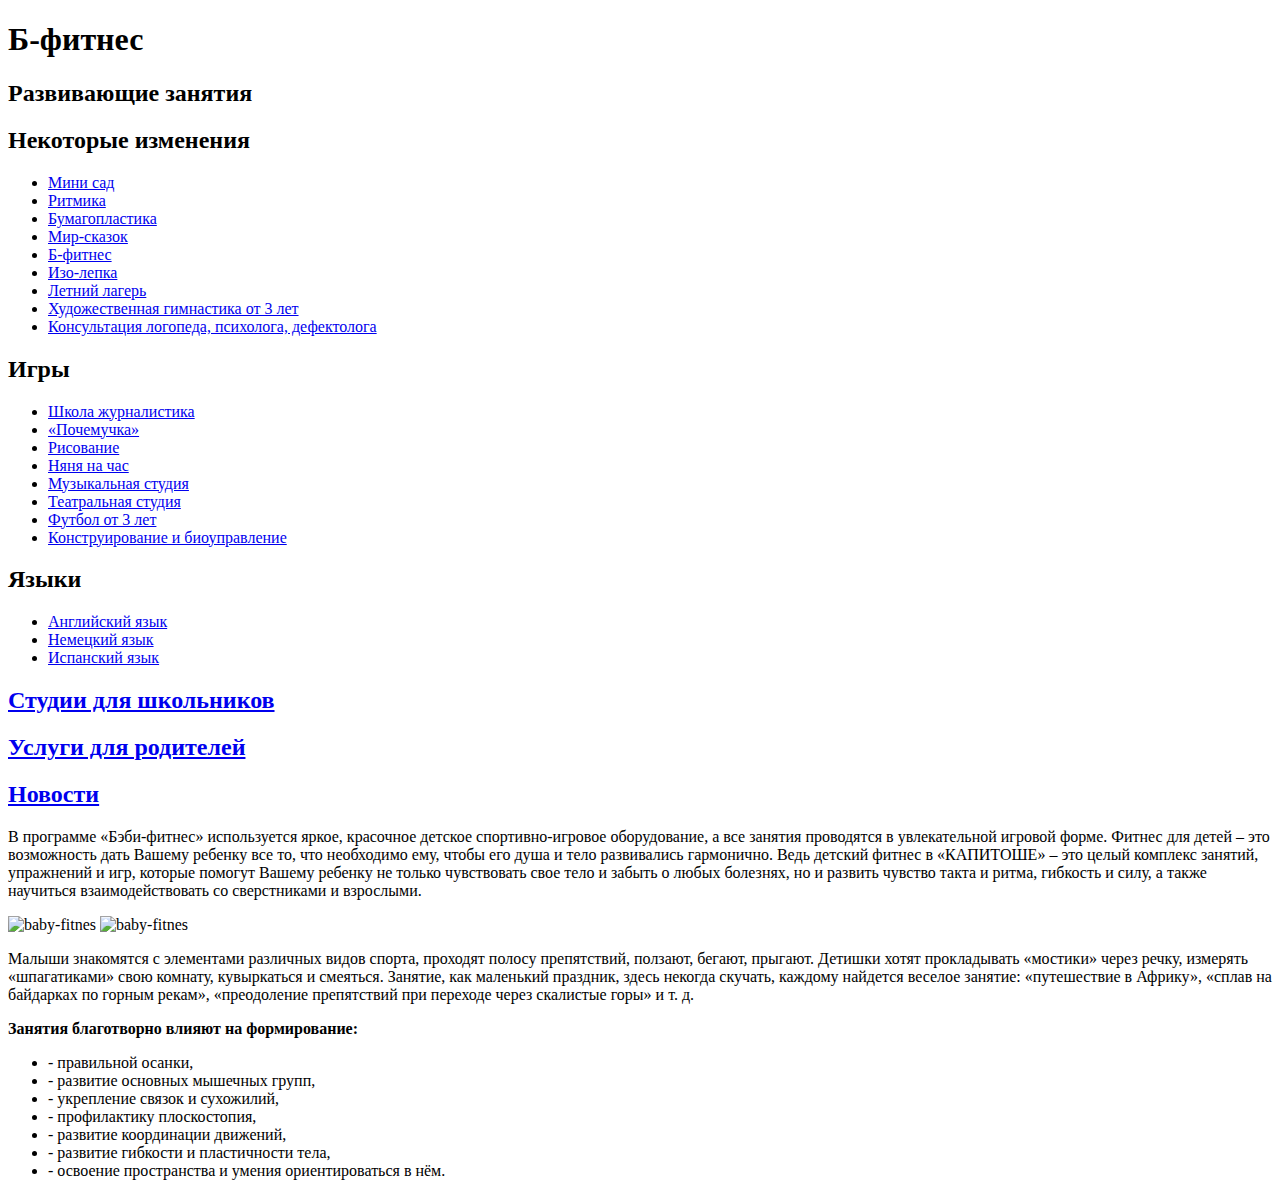
==== index.html @ 1299f22a "First Commit" ====
<!DOCTYPE html>

<html>
    <head>
        <title>Главная</title>
        <meta charset="utf-8">
        <meta name="viewport" content="width=device-width, initial-scale=1.0">
        <link rel="stylesheet" type="text/css" href="assets/css/main.css">       
        <script src="assets/js/jquery-1.11.3.min.js"></script>
        <script src="assets/js/menu.js"></script>
    </head>
    <body>
        <div class="main_container"> 
            <div class="headline">
                <div class="deco_l"></div>
                <h1>Б-фитнес</h1>
                <div class="deco_r"></div>
            </div>          
            <div class="sidebar_nav">                         
                <div class="box">
                    <h2 class="slide">Развивающие занятия</h2>
                    <h2>Некоторые изменения</h2>
                        <ul class="menu_list">                                
                            <li><a href="#">Мини сад</a></li>
                            <li><a href="#">Ритмика</a></li>
                            <li><a href="#">Бумагопластика</a></li>
                            <li><a href="#">Мир-сказок</a></li>
                            <li><a href="#">Б-фитнес</a></li>
                            <li><a href="#">Изо-лепка</a></li>
                            <li><a href="#">Летний лагерь</a></li>
                            <li><a href="#">Художественная гимнастика от 3 лет</a></li>
                            <li><a href="#">Консультация логопеда, психолога, дефектолога</a></li>
                        </ul>
                </div>
                <div class="box">
                    <h2 class="slide">Игры</h2>                    
                        <ul class="menu_list">                                
                            <li><a href="#">Школа журналистика</a></li>
                            <li><a href="#">«Почемучка»</a></li>
                            <li><a href="#">Рисование</a></li>
                            <li><a href="#">Няня на час</a></li>
                            <li><a href="#">Музыкальная студия</a></li>
                            <li><a href="#">Театральная студия</a></li>
                            <li><a href="#">Футбол от 3 лет</a></li>
                            <li><a href="#">Конструирование и биоуправление</a></li>                              
                        </ul>                    
                </div>
                <div class="box">
                    <h2 class="slide">Языки</h2>                   
                        <ul class="menu_list">                                                        
                            <li><a href="#">Английский язык</a></li>
                            <li><a href="#">Немецкий язык</a></li>
                            <li><a href="#">Испанский язык</a></li>
                        </ul>                   
                </div>
                <div class="box">
                    <a href="#"><h2>Студии для школьников</h2></a> 
                </div>
                <div class="box">
                    <a href="#"><h2>Услуги для родителей</h2></a> 
                </div>
                <div class="box">
                   <a href="news.html"><h2>Новости</h2></a> 
                </div>                        
            </div>              
            <div class="content">
                <p>
                    В программе «Бэби-фитнес» используется яркое, красочное детское 
                    спортивно-игровое оборудование, а все занятия проводятся в 
                    увлекательной игровой форме.
                    Фитнес для детей &ndash; это возможность дать Вашему ребенку все то, 
                    что необходимо ему, чтобы его душа и тело развивались гармонично.
                    Ведь детский фитнес в «КАПИТОШЕ» &ndash; это целый комплекс занятий,
                    упражнений и игр, которые помогут Вашему ребенку не только чувствовать 
                    свое тело и забыть о любых болезнях, но и развить чувство такта и ритма,
                    гибкость и силу, а также научиться взаимодействовать со сверстниками 
                    и взрослыми.
                </p>
                <img src="assets/images/cont_img_l.jpg" alt="baby-fitnes">
                <img src="assets/images/cont_img_r.jpg" alt="baby-fitnes">
                <p>
                    Малыши знакомятся с элементами различных видов спорта, проходят 
                    полосу препятствий, ползают, бегают, прыгают. Детишки хотят
                    прокладывать «мостики» через речку, измерять «шпагатиками» свою 
                    комнату, кувыркаться и смеяться. Занятие, как маленький праздник, 
                    здесь некогда скучать, каждому найдется веселое занятие: «путешествие
                    в Африку», «сплав на байдарках по горным рекам», «преодоление препятствий 
                    при переходе через скалистые горы» и т. д.
                </p>
                <p><b>Занятия благотворно влияют на формирование:</b></p>
                <ul>                    
                    <li>- правильной осанки,</li>
                    <li>- развитие основных мышечных групп,</li>
                    <li>- укрепление связок и сухожилий,</li>
                    <li>- профилактику плоскостопия,</li>
                    <li>- развитие координации движений,</li>
                    <li>- развитие гибкости и пластичности тела,</li>
                    <li>- освоение пространства и умения ориентироваться в нём.</li>
                </ul>
            </div>            
        </div>     
    </body>
</html>
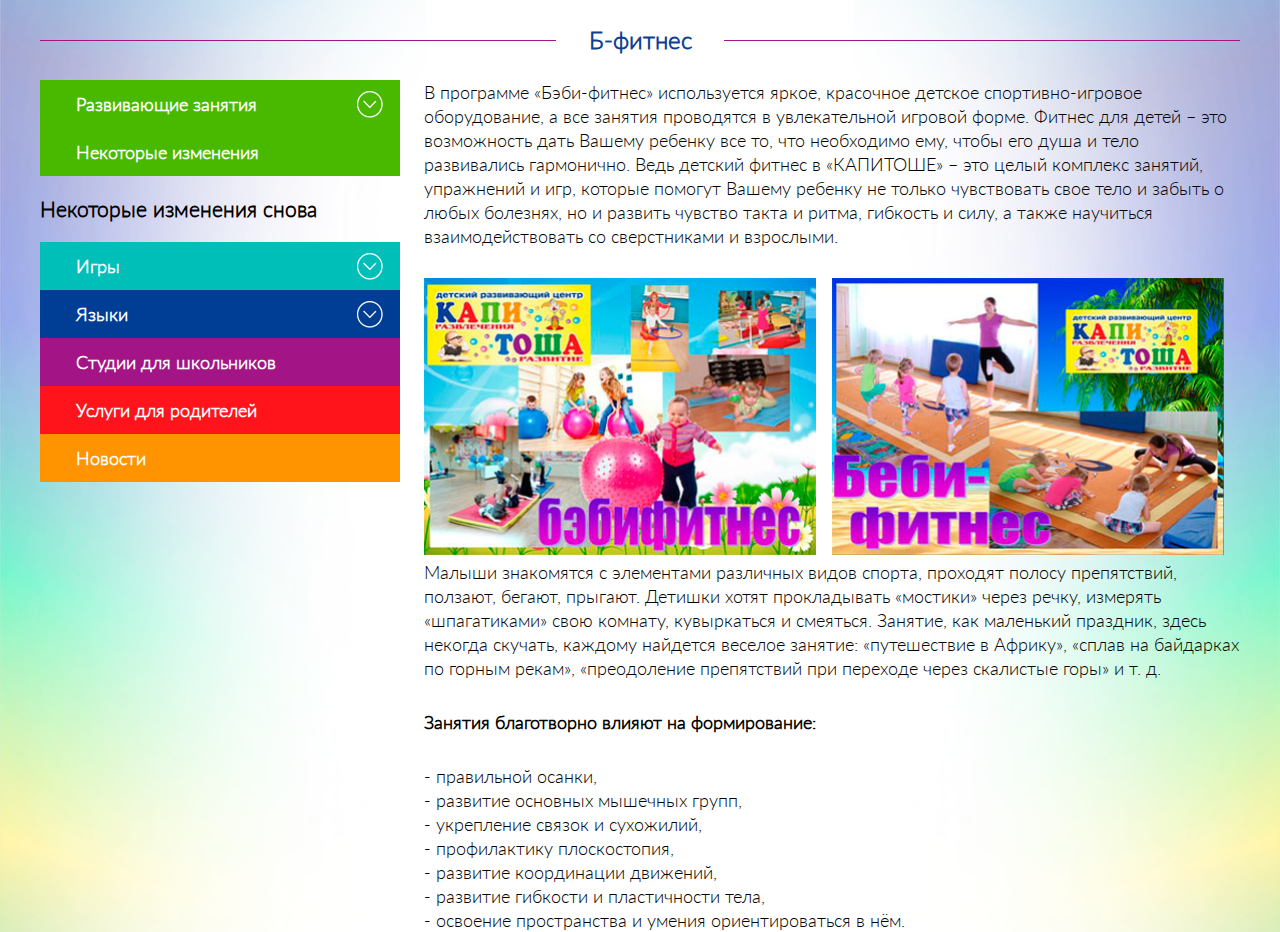
==== commit 04555c0a: "Second commit" ====
--- a/index.html
+++ b/index.html
@@ -20,6 +20,7 @@
                 <div class="box">
                     <h2 class="slide">Развивающие занятия</h2>
                     <h2>Некоторые изменения</h2>
+                    <h3>Некоторые изменения снова</h3>
                         <ul class="menu_list">                                
                             <li><a href="#">Мини сад</a></li>
                             <li><a href="#">Ритмика</a></li>
--- a/assets/css/main.css
+++ b/assets/css/main.css
@@ -0,0 +1,519 @@
+/*-----------------------------STYLES FOR SERVICE--------------------------------------------------------*/
+
+/*--------------main properties------------------------------*/
+
+@font-face {
+    font-family: Lato;
+    src: url("../fonts/Lato-Light.ttf");
+}
+body {
+    margin: 0;	     
+    background: url("../images/bg.png") no-repeat center center;  
+    background-size: cover;
+    background-size: 100% 100%;
+    color: #000;
+    font-size: 18px;
+    line-height: 24px;    
+    font-family: 'Lato', sans-serif;
+}
+li {
+    list-style-type: none;
+}
+a {
+    text-decoration: none;
+    color: #000;
+} 
+ul {
+    margin: 0;
+    padding: 0;
+}
+
+/*-----------end of main properties----------------------------*/
+
+/*----------------main container-------------------------------*/
+.main_container {
+    position: relative;
+    margin: 0 auto;   
+    padding: 0;    
+    display: table;    
+    width: 1200px;
+}
+.main_container h1 {    
+    color: #0d4093;    
+    text-align: center;    
+    font-size: 1.34em;
+    line-height: 48px; 
+}
+/*------------end of main container----------------------------*/
+
+
+/*------------------headline-----------------------------------*/
+
+.deco_l, .deco_r {
+    position: absolute;
+    top: 40px; 
+    width: 43%;
+    height: 1px;
+    background: #a31586;
+}
+.deco_r { 
+    right: 0;
+    float: right;
+}
+
+/*--------------end of headline--------------------------------*/
+
+/*------------sidebar navigation-------------------------------*/
+
+.sidebar_nav {
+    float: left;
+    width: 30%;
+    clear: both;   
+    margin-right: 2%;   
+}
+.sidebar_nav h2 {    
+    margin: 0;      
+    font-size: 1em;
+    line-height: 48px;    
+    color: #fff;
+    padding-left: 10%; 
+}
+.sidebar_nav h2:hover {
+    cursor: pointer;
+}
+.box ul {
+    padding: 20px 0;    
+}
+.menu_list a {    
+    display: block;
+    padding-left: 10%;
+    padding-right: 5%;
+    -webkit-transition: background-color 0.7s ease-in-out, color 0.5s;
+    transition: background-color 0.7s ease-in-out, color 0.5s;
+}
+.sidebar_nav a:hover {     
+    background-color: #49b801;
+    color: #fff;
+    -webkit-transition: background-color 0.7s ease-in-out, color 0.5s;
+    transition: background-color 0.7s ease-in-out, color 0.5s;    
+}
+.sidebar_nav .box:nth-child(2) a:hover {
+    background-color: #00c0ba;
+}
+.sidebar_nav .box:nth-child(3) a:hover {
+    background-color: #003d97;
+}
+.menu_list {    
+    background: rgba(203, 228, 174, 1);    
+    display: none;
+}
+.box:nth-child(2) .menu_list {
+    background: rgba(189, 230, 228, 1);
+    display: none;
+}
+.box:nth-child(3) .menu_list {
+    background: rgba(164, 182, 214, 1);
+    display: none;
+}
+.box h2.slide{
+    background-image: url("../images/arrow.png");
+    background-repeat: no-repeat;
+    background-position: 95% center;    
+}
+.box h2.slide.active{
+    background-image: url("../images/arrow_top.png");      
+}
+.box:nth-child(1) h2 {
+    background-color: #49b900;    
+}
+.box:nth-child(2) h2 {
+    background-color: #00bfb9;
+}
+.box:nth-child(3) h2 {
+    background-color: #003d95;
+}
+.box:nth-child(4) h2 {
+    background: #a31586;
+}
+.box:nth-child(5) h2 {
+    background: #ff141c;
+}
+.box:nth-child(6) h2 {
+    background: #ff9400;    
+}
+
+/*-----------end of sidebar navigation-------------------------*/
+
+
+/*-------------------content-----------------------------------*/
+
+.content {      
+    width: 68%;
+    float: right;   
+}
+.content img {
+    width: 48%;
+    padding-right: 2%;    
+}
+.content img:nth-child(2) {    
+    float:right;
+}
+.content p {
+    margin: 0 0 30px;
+}
+
+/*--------------end of content-------------------------------*/
+
+
+/*---------------------------END OF STYLES FOR SERVICE---------------------------------------------------------------*/
+
+
+/*-------------------------------STYLES FOR NEWS--------------------------------------------------------------------*/
+.ns_main_container h1 {    
+    color: #0d4093;    
+    text-align: center;    
+    font-size: 1.34em;    
+    line-height: 48px;     
+}
+.ns_main_container h2 {    
+    margin: 10px 0;      
+    font-size: 1em;
+    line-height: 24px;    
+    color: #000;
+    font-weight: bold;    
+}
+.ns_main_container {
+    position: relative;
+    margin: 0 auto;   
+    padding: 0;    
+    display: table;
+    width: 80%;
+}
+.ns_deco_l, .ns_deco_r {
+    position: absolute;
+    top: 40px; 
+    width: 43%;
+    height: 1px;
+    background: #a31586;
+}
+.ns_deco_r { 
+    right: 0;
+    float: right;
+}
+.news {    
+    box-sizing: border-box;
+    margin: 50px 0;
+    display: table;
+}
+.wrap_n {
+    padding: 0 20px 20px;
+}
+.green .wrap_n {
+    border-top: 3px solid #77b82a;
+}
+.orange .wrap_n {
+    border-top: 3px solid #f29200;
+}
+.blue .wrap_n {
+    border-top: 3px solid #0f3f93;
+}
+.green {   
+    background: #e4f1d4;
+}
+.orange {
+    background: #fce9cc;
+}
+.blue {
+    background: #cfd9e9;
+}
+.news p {
+    margin: 0;
+}
+.news img {
+    float: left;
+    margin-right: 20px;
+}
+/*---------------------------END OF STYLES FOR NEWS---------------------------------------------------------------*/
+
+
+
+/*------------------------------STYLES FOR GALLERY---------------------------------------------------------------*/
+.ph_main_container {
+    position: relative;
+    margin: 0 auto;   
+    padding: 0;    
+    display: table;    
+    width: 1200px;
+}
+.ph_main_container h1 {    
+    color: #0d4093;    
+    text-align: center;    
+    font-size: 1.34em;    
+    line-height: 48px;     
+}
+.ph_box h2 {    
+    margin: 0;      
+    font-size: 1em;
+    line-height: 48px;    
+    color: #fff;
+    padding-left: 10%; 
+}
+.ph_deco_l, .ph_deco_r {
+    position: absolute;
+    top: 40px; 
+    width: 43%;
+    height: 1px;
+    background: #a31586;
+}
+.ph_deco_r { 
+    right: 0;
+    float: right;
+}
+.ph_box {
+    width: 391px;  
+    float: left;   
+}
+.ph_box img {
+    margin: 10px;
+}
+.ph_box.orange {
+    margin: 0 12px;
+}
+.ph_box.green h2 {
+    background: #49b900;
+}
+.ph_box.orange h2 {
+    background: #ff9300;    
+}
+.ph_box.blue h2 {
+    background: #003d97;  
+}
+.ph_wrap h2 {
+    -webkit-transition: opacity .5s ease-in-out;
+    transition: opacity .5s ease-in-out;    
+}
+.ph_wrap h2:hover {
+    opacity: 0.7;
+    -webkit-transition: opacity .5s ease-in-out;
+    transition: opacity .5s ease-in-out;   
+}
+/*-----------------------END OF STYLES FOR GALLERY--------------------------------------------------------------------------*/
+
+
+
+/*---------------------------------------------BEGIN MEDIA QUERIES-------------------------------------------------------------------------*/
+
+
+@media only screen and (min-width: 1021px) and (max-width: 1200px) {
+    .main_container {
+        width: 90%;
+    }
+    .main_container h2 {              
+        font-size: .9em;
+    }    
+    .deco_l, .deco_r {
+        width: 42%;
+    }
+    .content p {
+        margin: 30px 0 0;
+    }
+    .content img {
+        margin: 30px 0 0;
+    }
+    
+    /*------------------------media queries for NEWS--------------------------*/
+    
+    ns_main_container h2 {
+        font-size: .9em;
+        line-height: 1.8em;
+    }    
+    .ns_deco_l, .ns_deco_r {
+        width: 42%;
+    }
+    /*-----------------------------end of media queries for NEWS--------------*/
+    
+    /*-----------------------------media queries for GALLERY-------------------*/
+    .ph_main_container {
+        width: 90%;       
+    }
+    .ph_box {
+        width: 32%;       
+    }
+    .ph_box img {
+        width: 93%;
+    }
+    .ph_box.orange {
+        margin: 0 2%;
+    }
+    .ph_deco_l, .ph_deco_r {
+        width: 41%;
+    } 
+    
+    /*---------------------end of media queries for GALLERY-------------------*/
+}
+@media only screen and (min-width: 768px) and (max-width: 1020px) {
+    .main_container {
+        width: 90%;       
+    }
+    h2 {
+        font-size: 1em;
+    }
+    .content {
+        width: 100%;        
+    }
+    .content img {
+        width: 48%;
+        margin: 30px 0 0;
+    }
+    .sidebar_nav {
+        width: 100%;        
+    }
+    .deco_l, .deco_r {
+        width: 41%;
+    }
+    .content p {
+        margin: 30px 0 0;
+    }   
+    
+    
+    /*------------------------media queries for NEWS--------------------------*/
+    .ns_main_container {
+        width: 90%;       
+    }
+     .ns_main_container h2 {
+        font-size: 1em;
+    }
+    .ns_deco_l, .ns_deco_r {
+        width: 35%;
+    }
+    /*-----------------------------end of media queries for NEWS--------------*/
+    
+    /*-----------------------------media queries for GALLERY-------------------*/
+    .ph_main_container {
+        width: 85%;       
+    } 
+    .ph_box {  
+        width: 70%;
+        margin: 5% 15%;
+    }
+    .ph_box img {
+        margin: 2%;
+        width: 96%;
+    }
+    .ph_box.orange {
+        margin: 0 15%;
+    }
+    .ph_deco_l, .ph_deco_r {
+        width: 35%;
+    }
+    /*---------------------end of media queries for GALLERY-------------------*/
+}
+@media only screen and (min-width: 480px) and (max-width: 767px) {
+    .main_container {
+        width: 90%;        
+    }
+    .sidebar_nav {
+        width: 100%;        
+    }
+    .content {
+        width: 100%;        
+    }
+    .deco_l, .deco_r {
+        width: 36%;
+    }
+    .content p {
+        margin: 30px 0 0;
+    }
+    .content img {
+        margin: 30px 0 0;
+    }  
+ 
+    
+   /*------------------------media queries for NEWS---------------------------*/    
+    
+    .ns_main_container {
+        width: 90%;        
+    }   
+    .news {
+        width: 100%;        
+    }   
+    .ns_deco_l, .ns_deco_r {
+        width: 35%;
+    } 
+  /*-----------------------------end of media queries for NEWS---------------*/
+  
+   /*-----------------------------media queries for GALLERY-------------------*/
+    .ph_main_container {
+        width: 50%;       
+    }  
+    .ph_box.orange {
+        margin: 10% 0;
+    }
+    .ph_deco_l, .ph_deco_r {
+        width: 25%;
+    }
+    /*---------------------end of media queries for GALLERY-------------------*/
+    
+}
+@media only screen and (max-width: 479px) {
+    .main_container {
+        width: 90%;        
+    }
+    .sidebar_nav {
+        width: 100%;        
+    }
+    .menu_list a {
+        padding: 10px 10%;
+    }
+    .content {
+        width: 100%;        
+    }  
+    .content p {
+        margin: 30px 0 0;
+    }   
+    .deco_l, .deco_r {
+        width: 30%;
+    }
+    .content img {
+        width: 100%;
+        padding: 0;
+        margin: 30px 0 0;
+    }
+    .deco_l, .deco_r {
+        width: 25%;
+    } 
+    
+    
+   /*------------------------media queries for NEWS---------------------------*/ 
+    .news img {
+        width: 100%;
+        margin: 0
+    } 
+    .ns_deco_l, .ns_deco_r {
+        width: 25%;
+    } 
+   /*-----------------------------end of media queries for NEWS---------------*/
+   
+   /*-----------------------------media queries for GALLERY-------------------*/
+    .ph_main_container {
+        width: 70%;       
+    }
+    .ph_box { 
+       width: 100%;
+       margin: 0;       
+    }
+    .ph_box img{ 
+       width: 94%;
+       margin: 3%;
+    }
+    .ph_box.orange {
+        margin: 10% 0;
+    }
+    .ph_deco_l, .ph_deco_r {
+        width: 15%;
+    } 
+    /*---------------------end of media queries for GALLERY-------------------*/
+
+
+
+/*------------------------------------------------END OF MEDIA QUERIES------------------------------------------------------------------*/
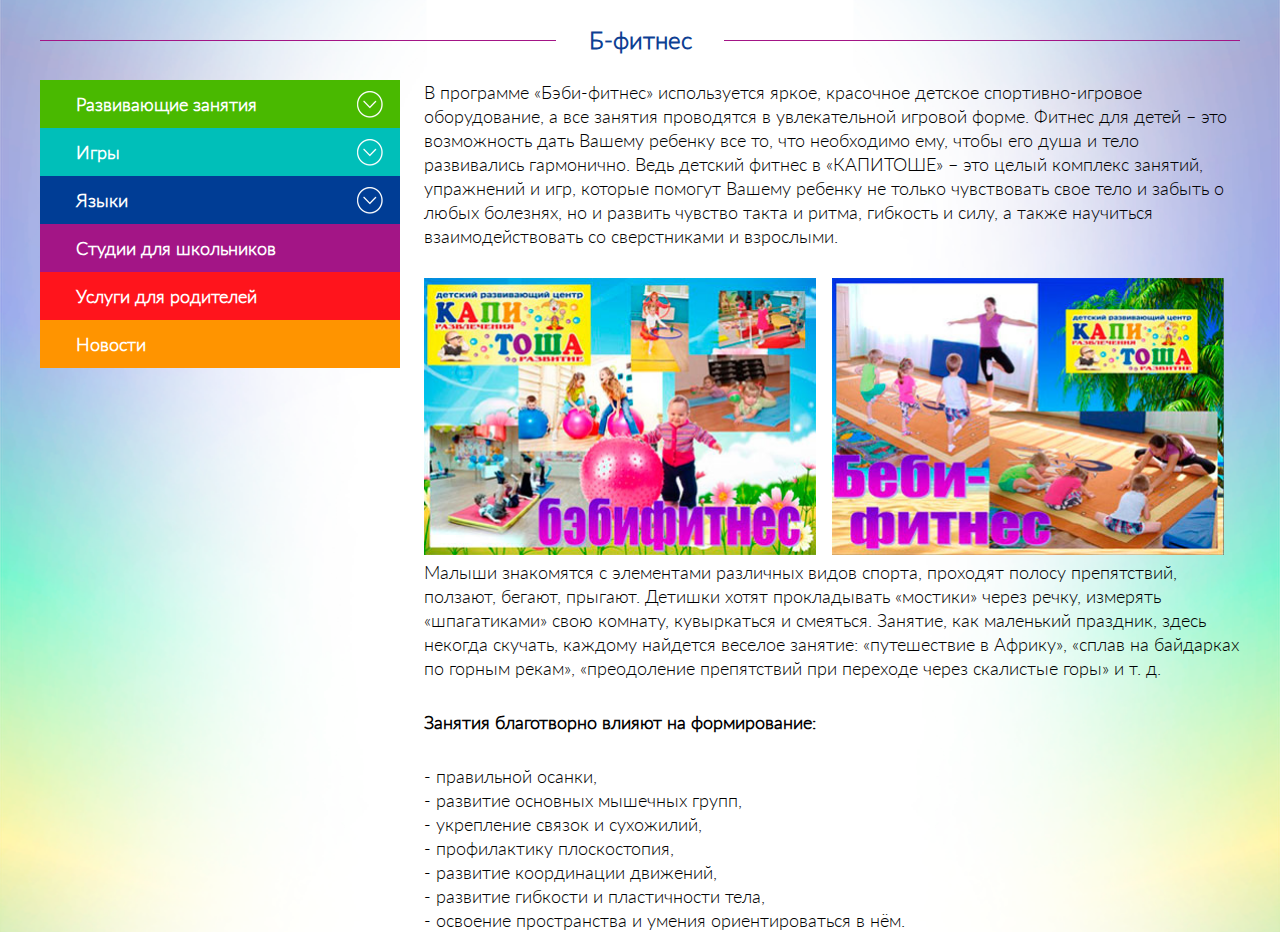
==== commit 39f04916: "third commit" ====
--- a/index.html
+++ b/index.html
@@ -19,8 +19,6 @@
             <div class="sidebar_nav">                         
                 <div class="box">
                     <h2 class="slide">Развивающие занятия</h2>
-                    <h2>Некоторые изменения</h2>
-                    <h3>Некоторые изменения снова</h3>
                         <ul class="menu_list">                                
                             <li><a href="#">Мини сад</a></li>
                             <li><a href="#">Ритмика</a></li>
